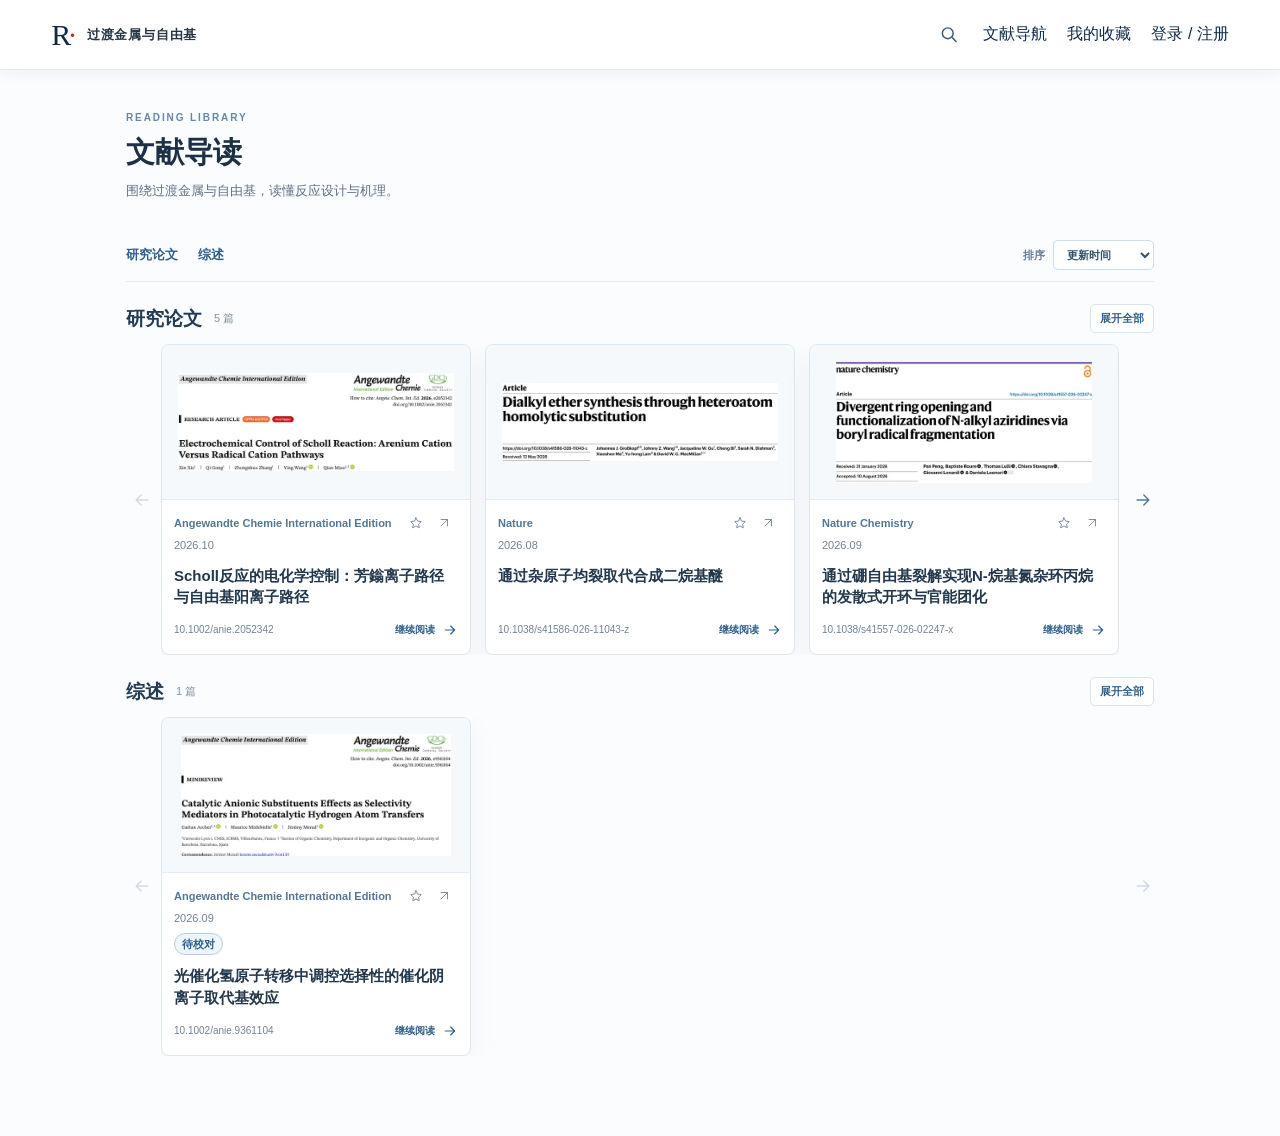
==== index.html @ f6690e28 "Update member script cache keys after deletion feedback fix" ====
<!doctype html>
<html lang="zh-CN">
<head><script defer src="./published-library.js?v=785fb6aa10ec3ac0"></script>
  <link rel="stylesheet" href="./toast.css?v=ce4e7e8c54ad187a">
  <script src="./toast.js?v=99a5aed5aa4c9bca" defer></script><link rel="stylesheet" href="./card-actions.css?v=137f1cb9d3953ab0"><script src="./card-actions.js?v=ee07fb193d3584e1" defer></script>
  <meta charset="utf-8">
  <meta name="viewport" content="width=device-width, initial-scale=1">
  <meta name="color-scheme" content="light">
  <link rel="stylesheet" href="./progressive-media.css?v=1fde6f9e0d1d5035">
  <script src="./progressive-media.js?v=988b44b0b2a3720d" defer></script>
  
  <title>过渡金属与自由基 · 文献导读</title>
  <link rel="stylesheet" href="./catalog.css?v=b6c51777706ff10e">
  <script src="./catalog.js?v=cc514d0e1866e1df" defer></script>
  <link rel="stylesheet" href="./literature-lookup.css?v=bb92c21dfa9e3234">
  <script src="./literature-lookup.js?v=046f50b800edc2ae" defer></script>
  <link rel="stylesheet" href="./member-system/members.css?v=529fc9c5c195b421">
  <script src="./member-loader.js?v=cae78d732aa7d3e1" defer></script>
<script src="./member-system/members.js?v=a1461f9bc55e79ba" defer></script>
</head>
<body>
  <header class="catalog-topbar"><a class="catalog-brand" href="./index.html"><span class="catalog-mark">R<span>·</span></span><span>过渡金属与自由基</span></a><div data-member-nav></div></header>
  <main class="catalog-main" aria-busy="true">
    <div class="catalog-intro"><div class="catalog-kicker">READING LIBRARY</div><h1>文献导读</h1><p>围绕过渡金属与自由基，读懂反应设计与机理。</p></div>
    <div class="catalog-controls"><nav class="catalog-tabs" aria-label="文章分类"><a href="#research">研究论文</a><a href="#review">综述</a></nav><label class="catalog-sort">排序 <select id="catalog-sort" aria-label="文章排序"><option value="updated">更新时间</option><option value="published">发表时间</option></select></label></div>
    <section id="research" class="catalog-section" aria-labelledby="research-title"><div class="catalog-section-head"><h2 id="research-title">研究论文</h2><span id="research-count"></span><button class="catalog-expand" type="button" data-category="research" aria-expanded="false" aria-controls="research-list">展开全部</button></div><div class="catalog-track-shell"><button class="catalog-arrow catalog-arrow-prev" type="button" data-category="research" aria-label="研究论文上一张" disabled><span class="ui-arrow-left" aria-hidden="true"></span></button><div id="research-list" class="catalog-track" tabindex="0" aria-label="研究论文，横向滑动查看"><div class="catalog-card loading-skeleton" aria-hidden="true"><div class="catalog-cover"></div><div class="catalog-card-body"><span class="skeleton-line short"></span><span class="skeleton-line"></span><span class="skeleton-line medium"></span><span class="skeleton-line short"></span></div></div><div class="catalog-card loading-skeleton" aria-hidden="true"><div class="catalog-cover"></div><div class="catalog-card-body"><span class="skeleton-line short"></span><span class="skeleton-line"></span><span class="skeleton-line medium"></span><span class="skeleton-line short"></span></div></div><div class="catalog-card loading-skeleton" aria-hidden="true"><div class="catalog-cover"></div><div class="catalog-card-body"><span class="skeleton-line short"></span><span class="skeleton-line"></span><span class="skeleton-line medium"></span><span class="skeleton-line short"></span></div></div></div><button class="catalog-arrow catalog-arrow-next" type="button" data-category="research" aria-label="研究论文下一张"><span class="ui-arrow-right" aria-hidden="true"></span></button></div></section>
    <section id="review" class="catalog-section" aria-labelledby="review-title"><div class="catalog-section-head"><h2 id="review-title">综述</h2><span id="review-count"></span><button class="catalog-expand" type="button" data-category="review" aria-expanded="false" aria-controls="review-list">展开全部</button></div><p id="review-empty" class="catalog-empty" hidden>暂无已完成的综述导读。</p><div class="catalog-track-shell"><button class="catalog-arrow catalog-arrow-prev" type="button" data-category="review" aria-label="综述上一张" disabled><span class="ui-arrow-left" aria-hidden="true"></span></button><div id="review-list" class="catalog-track" tabindex="0" aria-label="综述，横向滑动查看"><div class="catalog-card loading-skeleton" aria-hidden="true"><div class="catalog-cover"></div><div class="catalog-card-body"><span class="skeleton-line short"></span><span class="skeleton-line"></span><span class="skeleton-line medium"></span><span class="skeleton-line short"></span></div></div><div class="catalog-card loading-skeleton" aria-hidden="true"><div class="catalog-cover"></div><div class="catalog-card-body"><span class="skeleton-line short"></span><span class="skeleton-line"></span><span class="skeleton-line medium"></span><span class="skeleton-line short"></span></div></div><div class="catalog-card loading-skeleton" aria-hidden="true"><div class="catalog-cover"></div><div class="catalog-card-body"><span class="skeleton-line short"></span><span class="skeleton-line"></span><span class="skeleton-line medium"></span><span class="skeleton-line short"></span></div></div></div><button class="catalog-arrow catalog-arrow-next" type="button" data-category="review" aria-label="综述下一张"><span class="ui-arrow-right" aria-hidden="true"></span></button></div></section>
  </main>
</body>
</html>
---- toast.css ----
/* Fixed, accessible status card; no layout shift and no focus movement. */
.read-toast{position:fixed;z-index:75;right:max(18px,env(safe-area-inset-right));bottom:max(var(--read-toast-obstacle,16px),calc(env(safe-area-inset-bottom) + 16px));box-sizing:border-box;display:flex;align-items:flex-start;gap:4px;width:min(360px,calc(100vw - 32px));padding:13px 10px 13px 17px;border:1px solid #dbe4ec;border-radius:13px;background:#fbfdff;color:#304b64;box-shadow:0 8px 30px #20394f16;font:14px/1.65 "Microsoft YaHei","PingFang SC",Arial,sans-serif;text-align:left;overflow-wrap:anywhere}
.read-toast[hidden]{display:none!important}.read-toast-content{min-width:0;flex:1}.read-toast-message{margin:0!important;color:inherit!important;font:inherit!important;text-align:left!important}.read-toast button{font:inherit;cursor:pointer}.read-toast-close{display:flex;align-items:center;justify-content:center;width:44px;height:44px;flex:none;margin:-9px -5px -9px 0;padding:0;border:0;border-radius:9px;background:transparent;color:#7c8f9f;font-size:25px!important;line-height:1}.read-toast-close:hover{color:#304b64;background:#edf3f8}.read-toast-action{min-height:44px;display:inline-flex;align-items:center;margin:5px 0 -6px;padding:5px 0;border:0;border-radius:5px;background:transparent;color:#28618f;font-weight:600!important;text-align:left}.read-toast-action:hover{text-decoration:underline}.read-toast button:focus-visible{outline:2px solid #759aba;outline-offset:1px}.read-toast-action[hidden]{display:none}.read-toast[data-kind=error]{border-color:#e4cfcf;background:#fffafa;color:#854c4c}.read-toast[data-kind=pending]{border-color:#e4dccb;background:#fffdf8;color:#766546}.read-toast[data-kind=success]{border-color:#d0e1d9;background:#fbfefc;color:#3d6755}
@media(max-width:600px){.read-toast{right:max(12px,env(safe-area-inset-right));width:calc(100vw - 24px);padding-left:15px;bottom:max(var(--read-toast-obstacle,12px),calc(env(safe-area-inset-bottom) + 12px));font-size:13px}}

@media(prefers-reduced-motion:no-preference){.read-toast{opacity:1;transform:translateY(0);transition:opacity .16s ease,transform .16s ease,display .16s allow-discrete}.read-toast[hidden]{opacity:0;transform:translateY(4px)}@starting-style{.read-toast:not([hidden]){opacity:0;transform:translateY(4px)}}}
---- card-actions.css ----
.catalog-card,.member-card{position:relative;container-type:inline-size}
.catalog-main-link{display:flex;flex:1;flex-direction:column;min-width:0;color:inherit;text-decoration:none}
.catalog-cover-link{display:block;color:inherit;text-decoration:none}
.catalog-main-link:focus-visible{outline:2px solid #638bb5;outline-offset:3px;border-radius:4px}
.card-meta-row{display:flex;flex-wrap:nowrap;align-items:flex-start;gap:4px;min-width:0}
.card-meta-row .catalog-meta,.card-meta-text{display:flex;flex:1;min-width:0;flex-direction:column;gap:5px;overflow-wrap:normal;word-break:normal}
.card-meta-row .catalog-meta{padding-top:1px;letter-spacing:0;line-height:1.5}
.card-meta-row .catalog-meta>span:nth-child(2){font-weight:400;letter-spacing:0;color:#738294}
.card-meta-row .catalog-review-pending{align-self:flex-start}
.card-actions{display:flex;flex:none;gap:0;margin-top:-13px;margin-right:0;background:transparent}
.card-actions button,.card-actions a{display:grid;place-items:center;box-sizing:border-box;flex:none;width:28px!important;height:44px!important;min-height:44px!important;min-width:28px!important;margin:0!important;padding:15px 7px!important;border:0!important;border-radius:8px;background:transparent!important;color:#6c8194;cursor:pointer;touch-action:manipulation;text-decoration:none}
.card-actions svg{width:14px;height:14px;fill:none;stroke:currentColor;stroke-width:1.5;stroke-linecap:round;stroke-linejoin:round;transition:color .15s,fill .15s,transform .15s}
.card-actions button[aria-pressed="true"]{color:#bc8b24}.card-actions button[aria-pressed="true"] svg{fill:#edbf43;stroke:#b28118}
@media(hover:hover){.card-actions button:hover,.card-actions a:hover{background:#eef3f880!important;color:#537695}.card-actions button:hover svg{transform:scale(1.06)}}
.card-actions button:active svg,.card-actions a:active svg{transform:scale(.92)}
.card-actions button:focus-visible,.card-actions a:focus-visible{outline:2px solid #638bb5;outline-offset:-4px}.card-actions button:disabled{opacity:.55;cursor:wait}
.card-date{display:flex;align-items:center;gap:7px;min-height:18px;font-weight:400;letter-spacing:0;color:#738294}.card-new{display:inline-flex;align-items:center;padding:0 5px;border-radius:4px;background:#a33c4410;color:#94454c;font:500 10px/16px system-ui,sans-serif;letter-spacing:.01em;white-space:nowrap;pointer-events:none}
.card-action-error{position:absolute;z-index:4;right:8px;left:8px;bottom:8px;padding:7px 10px;border:1px solid #ebd8d5;border-radius:8px;background:#fff9f6;color:#934c45;font-size:12px;line-height:1.5}
.member-card .card-meta-row{margin:0 12px 9px}.member-card .card-meta-text{font:700 11px/1.5 Arial,sans-serif;color:#617286;padding-top:1px}
.member-card .card-meta-text small{margin:0;overflow-wrap:normal;font:inherit}.member-card .card-meta-text small+small{font-weight:400;color:#738294}
.member-card .card-actions{margin-top:-13px;margin-right:0}.member-card .card-actions a{display:grid}
.member-card .member-cover-link{display:block;flex:none;gap:0}.member-card .member-main-link{min-width:0}
/* Reserve space for complete journal names; actions stay beside the first line. */
.catalog-main .catalog-card-body{padding-left:12px;padding-right:12px}
@media(max-width:1100px){.catalog-main .catalog-track{grid-auto-columns:calc((100% - 14px)/2)}.catalog-main .catalog-section.is-expanded .catalog-track{grid-template-columns:repeat(2,minmax(0,1fr))}.member-main .member-track{grid-auto-columns:calc((100% - 16px)/2)}.member-main .member-section.is-expanded .member-track{grid-template-columns:repeat(2,minmax(0,1fr))}}
@media(max-width:780px){.catalog-main .catalog-track{grid-auto-columns:100%}.catalog-main .catalog-section.is-expanded .catalog-track{grid-template-columns:1fr}.member-main .member-track{grid-auto-columns:100%}.member-main .member-section.is-expanded .member-track{grid-template-columns:1fr}}
@media(max-width:700px){body .catalog-main,body .member-main{padding-left:12px;padding-right:12px}.catalog-main .catalog-track-shell{display:block;position:relative}.catalog-main .catalog-section:not(.is-expanded) .catalog-section-head{padding-right:64px}.catalog-main .catalog-arrow{display:grid;position:absolute;top:-41px;width:27px;height:30px}.catalog-main .catalog-arrow-prev{right:32px}.catalog-main .catalog-arrow-next{right:0}}
@media(max-width:360px){.catalog-main .catalog-card-body{padding-left:10px;padding-right:10px}.member-card .card-meta-row{margin-left:10px;margin-right:10px}}
@media(prefers-reduced-motion:reduce){.card-actions svg{transition:none}}
---- progressive-media.css ----
/* Warm paper and navy; opacity changes end as soon as an image is decoded. */
.progressive-media{position:relative;isolation:isolate;background:#f4f3ee;overflow:hidden}
.progressive-media::after,.loading-skeleton::after{content:"";position:absolute;inset:0;pointer-events:none;background:linear-gradient(105deg,transparent 30%,rgba(15,42,73,.035) 48%,transparent 68%);transform:translateX(-100%);animation:paper-sweep 1.8s ease-in-out infinite}
.progressive-media.media-ready::after,.progressive-media.media-failed::after{display:none}
.progressive-media .media-preview{position:absolute!important;inset:0;width:100%!important;height:100%!important;object-fit:contain;padding:inherit;opacity:.6;z-index:-1;pointer-events:none}
.progressive-media img[data-src]{opacity:0;transition:opacity .2s ease}
.progressive-media img.media-sharp{opacity:1}
.progressive-media.media-ready .media-preview{visibility:hidden}
.loading-skeleton{position:relative;pointer-events:none;overflow:hidden;background:#fff}
.skeleton-line{display:block;height:11px;margin:12px 0;border-radius:4px;background:#e9ecee}
.skeleton-line.short{width:45%}.skeleton-line.medium{width:76%}
.catalog-card.loading-skeleton{min-height:312px}.catalog-card.loading-skeleton .catalog-card-body{min-height:155px}
.reader-copy-skeleton{padding:10px 0}.reader-copy-skeleton .skeleton-line{height:13px;margin:17px 0}.reader-copy-skeleton .skeleton-heading{height:28px;width:80%;margin-bottom:30px}
.reader-copy-skeleton{animation:paper-breathe 1.8s ease-in-out infinite}
#figure-canvas .panel-media-preview{position:absolute;inset:0;margin:auto;max-width:100%;max-height:100%;object-fit:contain;opacity:.65;pointer-events:none}
#figure-canvas{position:relative}
.figure-stage[data-image-state="loading"] #panel-figure-image,.figure-stage[data-image-state="failed"] #panel-figure-image{visibility:hidden}
.figure-stage[data-image-state="loading"]::after{content:"";position:absolute;inset:0;pointer-events:none;background:linear-gradient(105deg,transparent 30%,rgba(15,42,73,.03) 48%,transparent 68%);animation:paper-sweep 1.8s ease-in-out infinite}
.figure-stage[data-image-state="ready"]::after{display:none}
.reader-tools-pending{font-size:12px;color:#718093;min-height:24px}
.media-error{position:absolute;inset:auto 10px 10px;padding:8px 12px;border-radius:7px;background:#faf9f5f2;color:#627183;font-size:12px;display:flex;align-items:center;justify-content:center;gap:10px}.media-error button{border:1px solid #d4dfe8;border-radius:5px;background:white;padding:5px 8px;color:#315f8b;cursor:pointer}
@keyframes paper-sweep{to{transform:translateX(100%)}}
@keyframes paper-breathe{50%{opacity:.65}}
@keyframes figure-reveal{from{opacity:.3}to{opacity:1}}
@media(prefers-reduced-motion:reduce){.progressive-media::after,.loading-skeleton::after,.figure-stage::after,.reader-copy-skeleton,.figure-stage[data-image-state="ready"] #panel-figure-image{animation:none!important}.progressive-media img[data-src]{transition:none!important}}

/* Reading originals appear fully opaque after the readiness gate; covers stay progressive. */
.source-figure .inline-figure-stage img[data-src]{transition:none}
---- catalog.css ----
:root{color-scheme:light;--ink:#1e242b;--muted:#627183;--blue:#315f8b;--line:#e3eaf1}
*{box-sizing:border-box}html{scroll-behavior:smooth}body{margin:0;background:#fbfcfe;color:var(--ink);font-family:"Microsoft YaHei","PingFang SC",Arial,sans-serif;-webkit-font-smoothing:antialiased}a{color:inherit;text-decoration:none}
.catalog-topbar{height:70px;padding:0 clamp(20px,4vw,56px);display:flex;align-items:center;justify-content:space-between;background:#fff;border-bottom:1px solid var(--line);box-shadow:0 3px 16px rgba(15,42,73,.055)}
.catalog-brand{display:flex;align-items:center;gap:13px;font-size:13px;font-weight:700;letter-spacing:.06em;color:#263443}.catalog-mark{font:30px/1 Georgia,serif;letter-spacing:-.08em;color:#0f2a49}.catalog-mark span{color:#c02c31}.catalog-private{font-size:11px;color:#738294}
.catalog-main{max-width:1120px;margin:auto;padding:42px clamp(20px,4vw,46px) 80px}.catalog-intro{margin-bottom:27px}.catalog-kicker{font:700 10px Arial,sans-serif;letter-spacing:.19em;color:#6789a7}.catalog-intro h1{margin:10px 0 8px;font-size:29px;color:#1d3044;line-height:1.35}.catalog-intro p{margin:0;color:var(--muted);font-size:13px;line-height:1.7}
.catalog-tabs{display:flex;gap:26px;padding:0 0 14px;border-bottom:1px solid var(--line)}.catalog-tabs a{font-size:13px;font-weight:700;color:#315f8b}.catalog-tabs a:hover{text-decoration:underline}.catalog-tabs a:focus-visible,.catalog-card:focus-visible,.catalog-brand:focus-visible{outline:2px solid #638bb5;outline-offset:3px}
.catalog-section{scroll-margin-top:30px;margin-top:32px}.catalog-section-head{display:flex;align-items:baseline;gap:12px;margin:0 0 15px}.catalog-section h2{margin:0;font-size:19px;color:#243b53}.catalog-section-head span{font-size:11px;color:#8190a0}.catalog-grid{display:grid;grid-template-columns:repeat(2,minmax(0,1fr));gap:20px}.catalog-card{display:flex;flex-direction:column;overflow:hidden;border:1px solid #dce7f0;border-radius:8px;background:#fff;box-shadow:0 8px 30px rgba(15,42,73,.045);transition:border-color .15s,box-shadow .15s,transform .15s}.catalog-card:hover{border-color:#9ebbd6;box-shadow:0 12px 32px rgba(15,42,73,.1);transform:translateY(-2px)}.catalog-cover{height:235px;display:flex;align-items:center;justify-content:center;padding:16px;background:#f6f9fc;border-bottom:1px solid #e3ebf3}.catalog-cover img{display:block;width:100%;height:100%;object-fit:contain}.catalog-card-body{padding:18px 20px 20px}.catalog-meta{display:flex;flex-wrap:wrap;gap:8px 14px;color:#537695;font:700 11px/1.4 Arial,sans-serif;letter-spacing:.035em}.catalog-card h3{margin:13px 0 13px;color:#24384c;font-size:17px;line-height:1.55}.catalog-card-foot{display:flex;justify-content:space-between;gap:12px;color:#738294;font-size:11px}.catalog-read{color:#315f8b;font-weight:700}.catalog-empty{margin:0;color:#77889a;font-size:13px;line-height:1.7}
@media(max-width:700px){.catalog-main{padding-top:32px}.catalog-grid{grid-template-columns:1fr}.catalog-cover{height:210px}.catalog-intro h1{font-size:25px}.catalog-private{display:none}}
.catalog-card-body{display:flex;flex:1;flex-direction:column}
.catalog-card-foot{align-items:baseline;margin-top:auto}
.catalog-review-pending{padding:2px 7px;border:1px solid #b9cee1;border-radius:999px;background:#eef5fb;color:#315f8b;letter-spacing:0}
.catalog-read{white-space:nowrap}

/* Shared navigation icons: rounded, consistent line geometry. */
[class^="ui-arrow-"]{display:inline-block;width:16px;height:16px;vertical-align:-3px;flex:none;background:currentColor;mask:var(--arrow-icon) center/contain no-repeat;-webkit-mask:var(--arrow-icon) center/contain no-repeat}
.ui-arrow-left{--arrow-icon:url("data:image/svg+xml,%3Csvg%20xmlns%3D%22http%3A//www.w3.org/2000/svg%22%20viewBox%3D%220%200%2024%2024%22%20fill%3D%22none%22%20stroke%3D%22black%22%20stroke-width%3D%221.7%22%20stroke-linecap%3D%22round%22%20stroke-linejoin%3D%22round%22%3E%3Cpath%20d%3D%22M19%2012H5m6-6-6%206%206%206%22/%3E%3C/svg%3E")}
.ui-arrow-right{--arrow-icon:url("data:image/svg+xml,%3Csvg%20xmlns%3D%22http%3A//www.w3.org/2000/svg%22%20viewBox%3D%220%200%2024%2024%22%20fill%3D%22none%22%20stroke%3D%22black%22%20stroke-width%3D%221.7%22%20stroke-linecap%3D%22round%22%20stroke-linejoin%3D%22round%22%3E%3Cpath%20d%3D%22M5%2012h14m-6-6%206%206-6%206%22/%3E%3C/svg%3E")}
.ui-arrow-up{--arrow-icon:url("data:image/svg+xml,%3Csvg%20xmlns%3D%22http%3A//www.w3.org/2000/svg%22%20viewBox%3D%220%200%2024%2024%22%20fill%3D%22none%22%20stroke%3D%22black%22%20stroke-width%3D%221.7%22%20stroke-linecap%3D%22round%22%20stroke-linejoin%3D%22round%22%3E%3Cpath%20d%3D%22M12%2019V5m-6%206%206-6%206%206%22/%3E%3C/svg%3E")}
.ui-arrow-down{--arrow-icon:url("data:image/svg+xml,%3Csvg%20xmlns%3D%22http%3A//www.w3.org/2000/svg%22%20viewBox%3D%220%200%2024%2024%22%20fill%3D%22none%22%20stroke%3D%22black%22%20stroke-width%3D%221.7%22%20stroke-linecap%3D%22round%22%20stroke-linejoin%3D%22round%22%3E%3Cpath%20d%3D%22M12%205v14m-6-6%206%206%206-6%22/%3E%3C/svg%3E")}
.ui-arrow-external{--arrow-icon:url("data:image/svg+xml,%3Csvg%20xmlns%3D%22http%3A//www.w3.org/2000/svg%22%20viewBox%3D%220%200%2024%2024%22%20fill%3D%22none%22%20stroke%3D%22black%22%20stroke-width%3D%221.7%22%20stroke-linecap%3D%22round%22%20stroke-linejoin%3D%22round%22%3E%3Cpath%20d%3D%22M6%2018%2018%206M7%206h11v11%22/%3E%3C/svg%3E")}
.figure-edge-nav [class^="ui-arrow-"]{width:26px;height:26px}.figure-controls button [class^="ui-arrow-"]{width:20px;height:20px}.article-footer button,.article-footer a,.catalog-read{display:inline-flex;align-items:center;justify-content:center;gap:7px}.top-link [class^="ui-arrow-"]{width:14px;height:14px;vertical-align:-2px}

/* Keep both categories near the top; each closed category is one swipeable row. */
.catalog-controls{position:sticky;top:0;z-index:10;display:flex;align-items:center;justify-content:space-between;gap:16px;padding:10px 0;background:rgba(251,252,254,.97);border-bottom:1px solid var(--line)}
.catalog-tabs{gap:20px;padding:0;border:0}.catalog-tabs a{display:inline-flex;padding:7px 0}
.catalog-sort{display:inline-flex;align-items:center;gap:8px;white-space:nowrap;color:#647990;font:700 11px Arial,sans-serif}
.catalog-sort select{padding:7px 26px 7px 9px;border:1px solid #cfdeeb;border-radius:5px;background:#fff;color:#31516f;font:700 11px Arial,sans-serif;cursor:pointer}
.catalog-sort select:focus-visible,.catalog-expand:focus-visible,.catalog-arrow:focus-visible,.catalog-track:focus-visible{outline:2px solid #638bb5;outline-offset:2px}
.catalog-section{margin-top:22px;scroll-margin-top:56px}.catalog-section-head{align-items:center;margin-bottom:11px}
.catalog-section-head span{margin-right:auto}.catalog-expand{padding:6px 9px;border:1px solid #d7e5f0;border-radius:5px;background:#fff;color:#315f8b;font:700 11px Arial,sans-serif;cursor:pointer}
.catalog-expand:hover{background:#edf5fc;border-color:#a9c7df}
.catalog-track-shell{display:grid;grid-template-columns:27px minmax(0,1fr) 27px;align-items:stretch;gap:8px}
.catalog-track{display:grid;grid-auto-flow:column;grid-auto-columns:calc((100% - 28px)/3);gap:14px;min-width:0;overflow-x:auto;overflow-y:hidden;scroll-snap-type:x mandatory;scrollbar-width:none;touch-action:auto;overscroll-behavior-x:contain}
.catalog-track::-webkit-scrollbar{display:none}.catalog-track .catalog-card{min-width:0;scroll-snap-align:start}
.catalog-arrow{display:grid;place-items:center;width:27px;border:0;border-radius:5px;background:transparent;color:#50789d;cursor:pointer}
.catalog-arrow:hover:not(:disabled){background:#eaf3fc;color:#174c79}.catalog-arrow:disabled{opacity:.25;cursor:default}
.catalog-arrow .ui-arrow-left,.catalog-arrow .ui-arrow-right{width:20px;height:20px}
.catalog-cover{height:155px}.catalog-card-body{padding:14px 17px 16px}.catalog-card h3{font-size:15px;line-height:1.45;margin:10px 0 14px}.catalog-card-foot{gap:9px;font-size:10px}.catalog-card-foot>span:first-child{overflow-wrap:anywhere}
.catalog-section.is-expanded .catalog-track-shell{display:block}.catalog-section.is-expanded .catalog-arrow{display:none}
.catalog-section.is-expanded .catalog-track{grid-auto-flow:row;grid-auto-columns:auto;grid-template-columns:repeat(3,minmax(0,1fr));gap:20px;overflow:visible;scroll-snap-type:none;touch-action:auto}
.catalog-section.is-expanded .catalog-card{scroll-snap-align:none}.catalog-empty[hidden],.catalog-track-shell[hidden]{display:none}
@media(max-width:950px){.catalog-track{grid-auto-columns:calc((100% - 14px)/2)}.catalog-section.is-expanded .catalog-track{grid-template-columns:repeat(2,minmax(0,1fr))}}
@media(max-width:700px){.catalog-controls{gap:8px}.catalog-tabs{gap:13px}.catalog-tabs a{font-size:12px}.catalog-sort{gap:4px}.catalog-sort select{max-width:91px;padding-left:5px;font-size:10px}.catalog-track-shell{grid-template-columns:22px minmax(0,1fr) 22px;gap:5px}.catalog-arrow{width:22px}.catalog-track{grid-auto-columns:100%}.catalog-section.is-expanded .catalog-track{grid-template-columns:1fr}.catalog-cover{height:145px}}
---- literature-lookup.css ----
.literature-lookup{margin:22px 0 24px;max-width:100%;min-width:0}.literature-form{display:flex;gap:8px;align-items:center;max-width:860px}.literature-form label{font-weight:700;color:#183c60;white-space:nowrap}.literature-form input{min-width:0;flex:1;min-height:44px;padding:10px 13px;border:1px solid #c9d8e5;border-radius:7px;background:#fff;font:inherit;color:#172e44;box-sizing:border-box}.literature-form button,.literature-actions a,.literature-actions button,.literature-collapse{display:inline-flex;align-items:center;justify-content:center;min-height:44px;padding:8px 14px;border:1px solid #bfd0e0;border-radius:7px;background:#eef5fb;color:#214e78;font:inherit;text-decoration:none;cursor:pointer;box-sizing:border-box}.literature-form button:disabled{opacity:.65;cursor:wait}.literature-help,.literature-status{font-size:12px;line-height:1.65;color:#60758b;margin:7px 0;overflow-wrap:anywhere}.literature-status:empty{display:none}.literature-results{margin-top:12px}.literature-results[hidden]{display:none}.literature-result-head{display:flex;align-items:center;justify-content:space-between;gap:12px}.literature-result-head h2{font-size:17px}.literature-candidates{display:grid;grid-template-columns:repeat(2,minmax(0,1fr));gap:12px;margin-top:10px}.literature-card{min-width:0;border:1px solid #d5e2ed;border-radius:9px;padding:16px;background:#fff;overflow-wrap:anywhere}.literature-card h3{font-size:16px;line-height:1.55;margin:0 0 9px}.literature-card p{font-size:13px;line-height:1.6;margin:6px 0}.literature-authors{color:#627184}.literature-doi{font-family:monospace}.literature-match{color:#446988}.literature-actions{display:flex;flex-wrap:wrap;gap:8px;margin-top:14px}.literature-card textarea{width:100%;box-sizing:border-box;min-height:100px;margin-top:10px}.literature-lookup :focus-visible{outline:2px solid #467ead;outline-offset:3px}@media(max-width:620px){.literature-form{flex-wrap:wrap}.literature-form label{width:100%}.literature-form input{width:0;font-size:16px}.literature-candidates{grid-template-columns:minmax(0,1fr)}.literature-lookup{margin:18px 0}.literature-form button{flex:none}}

/* Shared topbar entry; the search card never changes the reading layout. */
[data-member-nav].has-literature-lookup{display:flex;align-items:center;gap:12px;min-width:0}
.literature-toggle,.literature-close{display:inline-flex;align-items:center;justify-content:center;flex:none;width:44px;height:44px;min-height:44px;padding:11px;border:1px solid transparent;border-radius:9px;background:transparent;color:#315574;cursor:pointer;touch-action:manipulation;font:inherit}
.literature-toggle:hover,.literature-close:hover,.literature-toggle[aria-expanded="true"]{background:#edf3f9;border-color:#d6e2ee}
.literature-toggle svg,.literature-close svg{width:21px;height:21px;fill:none;stroke:currentColor;stroke-width:1.7;stroke-linecap:round}
.literature-toggle:focus-visible{outline:2px solid #719ac3;outline-offset:3px}
.literature-lookup{position:fixed;z-index:1800;right:clamp(16px,4vw,56px);top:80px;width:760px;max-width:calc(100vw - 32px);max-height:calc(100dvh - 110px);overflow:auto;overscroll-behavior:contain;margin:0;padding:20px 22px 22px;border:1px solid #dce5ee;border-radius:14px;background:#fff;color:#233d58;box-shadow:0 14px 48px #18395324;font:14px/1.65 system-ui,-apple-system,"Segoe UI",sans-serif;box-sizing:border-box}
.literature-lookup[hidden]{display:none}
.literature-heading{display:flex;align-items:center;justify-content:space-between;gap:16px;margin:0 0 14px}
.literature-heading h2{margin:0;font-size:17px;font-weight:650;letter-spacing:0}
.literature-close{margin:-8px -10px -8px 0}
.literature-input-label{position:absolute!important;width:1px!important;height:1px!important;padding:0!important;overflow:hidden;clip-path:inset(50%);white-space:nowrap}
.literature-form{max-width:none;flex-wrap:nowrap}
.literature-form input{font-size:16px}
.literature-result-head h2{font-weight:600;margin:8px 0}
.literature-result-head .literature-collapse{background:transparent;border-color:transparent;font-size:12px;padding:6px 8px}
.literature-card{background:#fcfdff}
@media(max-width:620px){[data-member-nav].has-literature-lookup{gap:6px}.catalog-topbar [data-member-nav].has-literature-lookup{width:auto}.literature-lookup{right:12px;max-width:calc(100vw - 24px);padding:18px;max-height:calc(100dvh - 110px)}.literature-form{flex-wrap:nowrap}.literature-form input{width:0;padding:10px}.literature-form button{padding:8px 12px}.literature-candidates{grid-template-columns:minmax(0,1fr)}}
---- member-system/members.css ----
:root{--member-blue:#0f2a49;--member-line:#dce5ee}*{box-sizing:border-box}.member-page-body{margin:0;background:#fcfdff;color:#17212b;font:16px/1.7 system-ui,-apple-system,"Segoe UI",sans-serif}.member-header{padding:20px max(24px,calc((100vw - 1160px)/2));border-bottom:1px solid var(--member-line);display:flex;justify-content:space-between;align-items:center;gap:20px;flex-wrap:wrap}.member-brand{color:var(--member-blue);text-decoration:none;font-size:22px;font-weight:700}.member-brand b{font-size:32px}.member-brand em{color:#c02c31;font-style:normal}.member-navigation{display:flex;gap:20px;flex-wrap:wrap}.member-navigation a{color:var(--member-blue);text-decoration:none}.member-main{max-width:1160px;margin:48px auto;padding:0 24px}.member-main h1{font-size:34px;font-weight:650;letter-spacing:-.04em}.member-main button,.member-reader-actions button,.member-notes-panel button{border:1px solid #cfdae5;background:#f1f6fc;color:var(--member-blue);padding:9px 16px;border-radius:9px;font:inherit;cursor:pointer}.member-main button:hover{background:#e5effb}.member-main button:disabled{opacity:.45;cursor:default}.member-main input,.member-main textarea,.member-main select,.member-notes-panel textarea{font:inherit;padding:10px;border:1px solid #cdd8e4;border-radius:8px;background:white;color:#17212b}.member-main form{max-width:440px;display:grid;gap:18px;margin-top:24px}.member-main label{display:grid;gap:5px}.member-main .member-checkbox{display:flex;gap:8px;align-items:center}.member-tabs{display:flex;gap:8px;flex-wrap:wrap;margin:24px 0}.member-status{min-height:1.7em;color:#375777}.member-section{margin:36px 0}.member-section-head{display:flex;align-items:center;gap:16px}.member-section-head h2{margin-right:auto}.member-track-controls{display:flex;justify-content:flex-end;gap:8px;margin-bottom:12px}.member-track{display:grid;grid-auto-flow:column;grid-auto-columns:calc((100% - 32px)/3);gap:16px;overflow-x:auto;scroll-snap-type:x mandatory;padding-bottom:16px}.member-card{border:1px solid var(--member-line);border-radius:14px;overflow:hidden;background:white;scroll-snap-align:start;display:flex;flex-direction:column;padding-bottom:14px}.member-card a{display:flex;flex-direction:column;flex:1;gap:10px;color:inherit;text-decoration:none}.member-card img{width:100%;height:155px;object-fit:contain;background:#f4f7fa}.member-card h3,.member-card small{margin:0 18px}.member-card small{color:#617286;overflow-wrap:anywhere}.member-card h3{font-size:18px;line-height:1.6;flex:1}.member-card button{margin:18px 18px 0;align-self:start}.member-section.is-expanded .member-track{grid-auto-flow:row;grid-template-columns:repeat(3,minmax(0,1fr));overflow:visible}.member-section.is-expanded .member-track-controls{display:none}.member-privacy{margin-top:48px;border-top:1px solid var(--member-line);padding-top:20px;color:#607080;font-size:14px}.member-reader-actions{display:flex;gap:12px;align-items:center;flex-wrap:wrap}.member-notes-panel{padding:12px 0;font-size:14px}.member-notes-panel textarea{width:100%;margin:8px 0}.member-note{border-bottom:1px solid var(--member-line);padding:14px 0}.member-note blockquote,.member-selection{border-left:3px solid #abc6e4;margin:8px 0;padding:6px 12px;white-space:pre-wrap}.member-note p{white-space:pre-wrap}.member-review{padding:24px;border:1px solid var(--member-line);border-radius:14px;margin:24px 0;display:flex;gap:12px;flex-wrap:wrap}.member-review h2,.member-review p,.member-review textarea{flex-basis:100%}.member-review textarea{min-height:90px}::highlight(read-member-notes){background:#ffe6a3;color:inherit}@media(max-width:850px){.member-track{grid-auto-columns:calc((100% - 16px)/2)}.member-section.is-expanded .member-track{grid-template-columns:repeat(2,minmax(0,1fr))}}@media(max-width:550px){.member-main{margin-top:24px;padding:0 18px}.member-main h1{font-size:29px}.member-track{grid-auto-columns:100%}.member-section.is-expanded .member-track{grid-template-columns:1fr}.member-navigation{gap:14px;font-size:14px}.member-header{padding:14px 18px}.member-tabs button{padding:7px 10px}}

.topbar [data-member-nav]{flex:none}.topbar .member-navigation{font-size:12px;gap:12px;white-space:nowrap}.topbar .member-navigation a{font-weight:500}.topbar{flex-wrap:wrap}.topbar .top-actions{flex-wrap:wrap}#member-reader-tools{margin:12px 0 22px}

.topbar [data-member-nav]{margin-right:18px}@media(max-width:800px){.topbar [data-member-nav]{margin-right:8px}.topbar .member-navigation{font-size:11px;gap:9px}}

.member-draft-layout{display:grid;grid-template-columns:minmax(0,55fr) minmax(0,45fr);gap:24px;margin-top:24px}.member-draft-body{font-size:17px;line-height:1.9;text-align:justify;min-width:0}.member-draft-body h1{font-size:29px}.member-draft-body h2{font-size:24px;margin-top:34px}.member-draft-body h3{font-size:21px}.member-draft-figures{min-width:0}.member-draft-figure{margin:0 0 28px;padding:14px;border:1px solid #dce5ee;border-radius:12px;overflow:auto}.member-draft-figure img{display:block;max-width:100%;height:auto}.member-draft-figure figcaption{font-size:13px;color:#5d7187}.member-draft-feedback{padding:16px;background:#f0f6fc;border-radius:12px;display:flex;gap:10px;flex-wrap:wrap}.member-draft-feedback>p,.member-draft-feedback>textarea{width:100%;margin:0}.member-draft-feedback>textarea{min-height:88px}.member-draft-view>p{overflow-wrap:anywhere;font-size:12px;color:#66798d}@media(max-width:750px){.member-draft-layout{grid-template-columns:1fr}.member-draft-body{font-size:16px}}

.member-version-details{font-size:12px;color:#66798d;margin:10px 0}.member-version-details code{display:block;overflow-wrap:anywhere;padding:8px 0}.member-feedback-details>summary{padding:10px 0;cursor:pointer;color:#315777}.member-feedback-details[open]>summary{margin-bottom:8px}

.member-captcha{max-width:420px;width:calc(100% - 36px);border:1px solid #dce5ee;border-radius:16px;padding:24px;color:#17212b;font:16px/1.6 system-ui;background:#fff}.member-captcha::backdrop{background:#142b4566}.member-captcha img{display:block;max-width:100%;max-height:180px;margin:16px 0}.member-captcha input{font:inherit;padding:10px;width:100%;border:1px solid #cdd8e4;border-radius:8px}.member-captcha button{font:inherit;border:1px solid #cfdae5;border-radius:8px;padding:8px 14px;margin:8px 8px 0 0;background:#f1f6fc;color:#0f2a49}.member-captcha h2{font-size:21px;margin-top:0}

/* Account dialog is shared by navigation, reader and the direct account entry. */
.member-auth.member-main{position:fixed;inset:0;width:min(460px,calc(100% - 28px));max-height:calc(100dvh - 32px);margin:auto;padding:32px;border:1px solid #e1e8ef;border-radius:22px;background:#fff;color:#17212b;box-shadow:0 24px 90px #0f2a4933;overflow:auto;font:15px/1.6 system-ui,-apple-system,"Segoe UI",sans-serif}
.member-auth::backdrop{background:#0f203b70;backdrop-filter:blur(4px)}.member-auth .member-auth-close{position:absolute;right:15px;top:12px;width:34px;height:34px;padding:0;border:0;background:transparent;color:#718197;font-size:28px;line-height:1}.member-auth-brand{font-size:12px;color:#42607f;letter-spacing:.06em;margin-bottom:20px}.member-auth h1{font-size:28px;letter-spacing:-.02em;margin:0 0 7px}.member-auth-intro{font-size:14px;color:#66798b;margin:0 0 22px}.member-auth .member-tabs{display:grid;grid-template-columns:1fr 1fr;gap:4px;padding:4px;background:#f0f4f8;border-radius:11px;margin:0 0 22px}.member-auth .member-tabs button{border:0;background:transparent;border-radius:8px;padding:8px}.member-auth .member-tabs button[aria-selected=true]{background:white;color:#0f2a49;box-shadow:0 2px 6px #15345112;font-weight:650}.member-auth form{margin:0;max-width:none;gap:14px}.member-auth label{font-size:14px;color:#314458;gap:6px}.member-auth input{min-width:0;width:100%;padding:11px 12px;border-color:#d9e1ea;border-radius:9px;outline:none}.member-auth input:focus{border-color:#6d94bf;box-shadow:0 0 0 3px #4587d118}.member-auth .member-checkbox input{width:auto}.member-auth .member-checkbox{font-size:13px}.member-auth .member-auth-submit{width:100%;background:#153d69;color:white;border-color:#153d69;font-weight:650;padding:11px}.member-auth .member-auth-submit:hover{background:#214e7d}.member-auth-status{margin:0;font-size:13px;white-space:pre-wrap;overflow-wrap:anywhere;min-height:0;color:#315b83}.member-auth-status:empty{display:none}.member-auth-status[data-tone=error]{padding:10px 12px;border:1px solid #f2d2ce;border-radius:9px;color:#a2362c;background:#fff5f3}.member-password-hint{font-size:12px;color:#718197;margin-top:-7px}.member-password-hint[data-level="3"]{color:#28735c}.member-code-row{display:flex;justify-content:flex-end;margin-top:-5px}.member-auth .member-code-row button{font-size:13px;padding:6px 12px}.member-auth-links{display:flex;justify-content:space-between;gap:12px;margin-top:18px}.member-auth .member-auth-links button{padding:0;border:0;background:transparent;font-size:13px;color:#476c93}.member-auth button:focus-visible,.member-captcha button:focus-visible{outline:3px solid #91b5dd;outline-offset:3px}.member-captcha .member-captcha-image{display:block;width:100%;padding:0;margin:12px 0;border:1px solid #dce5ee;background:#f8fafc;cursor:pointer}.member-captcha .member-captcha-image img{margin:12px auto;max-width:100%}.member-auth button:disabled{opacity:.5;cursor:wait}@media(max-width:480px){.member-auth.member-main{padding:28px 22px}.member-auth h1{font-size:25px}}@media(prefers-reduced-motion:reduce){.member-auth::backdrop{backdrop-filter:none}}

.member-auth .member-tabs[hidden]{display:none}.member-account-email{overflow-wrap:anywhere;padding:12px 14px;border:1px solid #dce5ee;border-radius:10px;background:#f7f9fc}.member-auth input[readonly]{background:#f5f7fa;color:#536477}.member-auth button,.member-captcha button{min-height:44px;touch-action:manipulation}.member-auth .member-auth-close{min-height:40px;width:40px;height:40px}.member-auth .member-auth-links button{min-height:44px}.member-auth .member-password-hint{display:block}.member-auth input{font-size:16px}@media(pointer:coarse){.member-auth.member-main{overscroll-behavior:contain;-webkit-overflow-scrolling:touch}.member-auth .member-checkbox input{min-width:20px;min-height:20px}.member-captcha input{font-size:16px}}

/* Keep the mobile identity and account navigation on separate, comfortable rows. */
.member-auth .member-auth-close{width:44px;height:44px;min-height:44px}
@media(max-width:600px){
  .catalog-topbar{height:auto;min-height:70px;flex-direction:column;align-items:stretch;justify-content:flex-start;gap:0;padding:10px 18px 8px}
  .catalog-topbar .catalog-brand{align-self:flex-start;min-height:44px;white-space:nowrap;flex-shrink:0}
  .catalog-topbar [data-member-nav]{width:100%;min-width:0}
  .catalog-topbar .member-navigation{display:flex;align-items:center;justify-content:flex-start;gap:6px 16px;flex-wrap:wrap}
  .catalog-topbar .member-navigation a,.member-header .member-navigation a{display:inline-flex;align-items:center;min-height:44px;white-space:nowrap;touch-action:manipulation}
  .member-header{gap:4px;align-items:stretch}
  .member-header .member-brand{white-space:nowrap;min-height:44px;display:flex;align-items:center;gap:6px;font-size:18px}
  .member-header [data-member-nav]{flex-basis:100%;min-width:0}
}

.member-action-status{white-space:pre-wrap;overflow-wrap:anywhere;max-width:100%;font-size:14px}.member-action-status[role=alert]{padding:10px 12px;background:#fff5f3;color:#a2362c;border:1px solid #f2d2ce;border-radius:9px}.member-action-status:empty{display:none}

.member-captcha .member-captcha-image[hidden]{display:none}

.member-navigation-status{display:inline-flex;align-items:center;color:#64778b;font-size:12px;white-space:nowrap}.member-navigation button{font:inherit;color:#315f8b;background:#f1f6fc;border:1px solid #d8e3ef;border-radius:7px;padding:5px 10px;cursor:pointer}@media(max-width:600px){.member-navigation-status,.member-navigation button{min-height:44px}}

::highlight(read-review-notes){background:#ffe495;color:inherit}.member-review-tools{padding:14px 0;border-bottom:1px solid #d8e3ef;margin-bottom:20px}.member-review-tools button{min-height:44px;touch-action:manipulation}.member-review-tools blockquote{border-left:3px solid #dfba53;padding:8px 12px;margin:12px 0;white-space:pre-wrap}.member-review-decisions{margin-top:12px}.member-review-decisions button{margin:12px 12px 0 0}

.member-review-editor{position:fixed;z-index:70;right:20px;bottom:max(16px,env(safe-area-inset-bottom));width:min(420px,calc(100vw - 32px));max-height:48vh;overflow:auto;background:#fff;border:1px solid #d8e3ef;border-radius:14px;box-shadow:0 8px 32px #18395326;padding:16px;box-sizing:border-box}.member-review-editor[hidden]{display:none}.member-review-editor blockquote{max-height:6em;overflow:auto}.member-review-editor>button{margin:4px 8px 4px 0}

.member-review-editor textarea{width:100%;min-height:80px;box-sizing:border-box}.member-review-editor{overscroll-behavior:contain}

/* Annotation cards share the reader's blue, fine borders and touch targets. */
.member-review-editor{font:14px/1.6 system-ui,-apple-system,"Segoe UI",sans-serif;color:#233d58;padding:22px;border-radius:16px;box-shadow:0 12px 42px #18395324;max-height:min(60dvh,520px)}
.member-review-editor>strong{display:block;padding-right:38px;margin-bottom:14px;font-size:16px;font-weight:650}
.member-review-editor blockquote,.member-review-editor .member-selection{margin:0 0 14px;padding:10px 12px;border-left:3px solid #94b5d5;background:#f3f7fb;border-radius:0 7px 7px 0;white-space:pre-wrap;max-height:6em;overflow:auto}
.member-review-editor textarea{display:block;font:inherit;font-size:16px;line-height:1.6;padding:11px 12px;margin:0 0 14px;border:1px solid #cfdae5;border-radius:9px;background:#fcfdff;color:#233d58;resize:vertical;min-height:94px;outline:none}
.member-review-editor textarea:focus{border-color:#719ac3;box-shadow:0 0 0 3px #719ac31a}
.member-review-editor>button{min-height:44px;padding:9px 16px;border:1px solid #cfdae5;border-radius:9px;background:#f1f6fc;color:#0f2a49;font:inherit;font-weight:500;cursor:pointer;touch-action:manipulation;margin:0 8px 0 0;transition:background .15s,border-color .15s}
.member-review-editor>button:hover{background:#e5effb;border-color:#9eb8d2}
.member-review-editor>button:disabled{opacity:.5;cursor:wait}
.member-review-editor>button:focus-visible{outline:2px solid #719ac3;outline-offset:3px}
.member-review-editor>.member-annotation-close{position:absolute;right:8px;top:8px;width:44px;height:44px;padding:12px;margin:0;border:0;background:transparent;color:#627c94;display:grid;place-items:center}
.member-annotation-close svg{width:20px;height:20px;fill:none;stroke:currentColor;stroke-width:1.7;stroke-linecap:round}
.member-review-editor>.member-annotation-close:hover{background:#edf3f9}
@media(max-width:480px){.member-review-editor{right:12px;bottom:max(12px,env(safe-area-inset-bottom));width:calc(100vw - 24px);padding:20px}}
/* Editorial export controls remain confined to the administrator reader tools. */
.member-export-panel{margin:14px 0;padding:12px;border:1px solid #dbe4ee;border-radius:12px;background:#f7faff;max-width:100%;overflow-wrap:anywhere}.member-export-panel summary{cursor:pointer;font-weight:650}.member-export-panel button{margin:6px 8px 4px 0;white-space:normal}.member-export-panel label{padding:5px 0}.member-export-panel input:not([type=checkbox]){box-sizing:border-box;padding:10px;font:inherit}.member-export-panel p{line-height:1.7}
.member-export-panel button{border:1px solid #d7e3f1;border-radius:9px;background:#fff;color:#174d83;padding:9px 13px;font:inherit;cursor:pointer}.member-export-panel button:hover{background:#eaf3ff}.member-export-panel button:disabled{opacity:.55;cursor:wait}.member-export-panel details{padding:8px 0}

.member-reader-connection{display:inline-flex;align-items:center;gap:6px;font:12px/1.5 system-ui,sans-serif;color:#64778b}.member-reader-connection button{font:inherit;font-size:12px;border:1px solid #d8e3ef;border-radius:7px;padding:4px 8px;background:#f1f6fc;color:#315f8b;cursor:pointer}
.member-review-editor>.member-all-notes{padding:5px 8px;border-color:transparent;background:transparent;font-size:12px;font-weight:400;color:#647c94}

.member-cover{height:155px;padding:12px;display:flex;align-items:center;justify-content:center;border-bottom:1px solid #e4e9ee}.member-card .member-cover img{width:100%;height:100%;object-fit:contain}.member-card .member-cover{margin-bottom:12px}

/* Compact export settings; all copying lives in the downloaded package. */
.export-workspace{display:grid;gap:24px;font:14px/1.65 "Microsoft YaHei","PingFang SC",Arial,sans-serif;color:#274461}
.export-workspace .export-intro{padding:18px 20px;border:1px solid #dce6ef;border-radius:14px;background:#f7faff}
.export-workspace h3{font-size:22px;font-weight:600;line-height:1.4;font-family:inherit;margin:8px 0;color:#0f2a49}.export-workspace h4{font-size:14px;font-weight:650;margin:0 0 10px;color:#274461}
.export-workspace p{margin:6px 0 0;line-height:1.7;color:#607387}.export-version{font-size:12px;color:#6c8196}
.export-field{display:grid;gap:8px;font-weight:600}.export-field input{width:100%;min-height:44px;border:1px solid #cbd9e6;border-radius:9px;background:#fff;color:#24384b;padding:11px 13px!important;font-weight:400}
.export-scopes{display:grid;grid-template-columns:repeat(2,minmax(0,1fr));gap:10px}
.export-workspace button.export-scope{display:grid;gap:3px;min-height:72px;margin:0;padding:12px 15px;border:1px solid #d8e3ed;border-radius:11px;background:#fff;text-align:left;color:#274461;font:inherit;cursor:pointer}
.export-scope strong{font-size:14px;font-weight:600}.export-scope small{font-size:12px;color:#708396}.export-workspace button.export-scope[aria-pressed=true]{border-color:#7f9fbd;background:#eef4fa;box-shadow:inset 0 0 0 1px #a2bad0}
.export-copy-actions,.export-download-actions{display:flex;flex-wrap:wrap;gap:10px}.export-workspace button.export-button{display:inline-flex;align-items:center;justify-content:center;gap:8px;min-height:44px;margin:0;padding:11px 14px;border:1px solid #ccdbe8;border-radius:9px;background:#fff;color:#315776;font:500 14px/1.4 "Microsoft YaHei","PingFang SC",Arial,sans-serif;cursor:pointer}
.export-button svg{width:18px;height:18px;fill:none;stroke:currentColor;stroke-width:1.65;stroke-linecap:round;stroke-linejoin:round;flex:none}.export-workspace button.export-primary{flex-basis:100%;padding:14px;background:#0f2a49;border-color:#0f2a49;color:#fff;font-weight:600}.export-workspace button.export-primary:hover{background:#173b60}.export-workspace button.export-button:hover:not(.export-primary){background:#f0f5fa}
.export-workspace button:focus-visible,.export-field input:focus-visible,.export-split-choice input:focus-visible{outline:2px solid #6b96bf;outline-offset:2px}.export-workspace button:disabled{opacity:.5;cursor:wait}
.export-workspace .export-status{min-height:24px;margin-top:12px;font-size:13px;color:#607a92}.export-workspace .export-status[data-tone=error]{color:#a33c38}
.export-link-section{padding:16px 18px;border:1px solid #e0e7ee;border-radius:12px}.export-read-url{font-size:13px;overflow-wrap:anywhere;color:#315776!important}.export-workspace .export-link-hint{font-size:12px;margin-bottom:12px;color:#7c6a50}
.export-image-map summary,.export-adjust summary{min-height:44px;display:list-item;cursor:pointer;font-weight:600;color:#3a5671}.export-image-map-list{display:grid;gap:8px}.export-image-row{display:grid;grid-template-columns:70px minmax(0,1fr);gap:4px 10px;padding:10px 12px;background:#f7f9fc;border-radius:8px;font-size:13px}.export-image-row code{grid-column:2;font:12px/1.5 Consolas,monospace;color:#697d91;overflow-wrap:anywhere}.export-image-row strong{font-weight:600}
.export-adjust{border-top:1px solid #e2e9f0;padding-top:14px!important}.export-split-choices{max-height:260px;overflow:auto;margin:12px 0}.export-split-choice{display:flex;align-items:flex-start;gap:10px;min-height:44px;padding:10px 0!important;font-weight:400}.export-split-choice input{width:18px;height:18px;margin:2px 0;flex:none;accent-color:#244f76}.export-adjust>.export-button{margin:8px 8px 0 0!important}
@media(max-width:600px){.export-workspace{gap:20px}.export-workspace .export-intro{padding:15px}.export-scopes{grid-template-columns:1fr}.export-copy-actions>.export-button{flex:1}.export-copy-actions>.export-primary{flex-basis:100%}.export-download-actions>.export-button{width:100%}.export-link-section{padding:14px}.export-image-row{grid-template-columns:60px minmax(0,1fr)}}

.export-scopes>.export-scope:only-child{grid-column:1/-1}.export-workspace .export-intro{padding:14px 18px}.export-workspace .export-intro h3{font-size:20px;margin:5px 0}.export-workspace .export-intro p{margin-top:4px;font-size:13px}@media(max-width:600px){.export-field input{font-size:16px!important}.export-workspace .export-intro{padding:12px 14px}}

/* Unsaved selection is blue; saved notes retain their yellow highlight. */
::highlight(read-pending-annotation){background:#dcecff;color:inherit;text-decoration:underline;text-decoration-color:#7cadd5;text-decoration-thickness:1px}

/* The on-site export has one primary action; detailed splitting stays folded. */
.export-workspace{gap:20px}.export-download-section{padding:2px 0 0}.export-download-actions>.export-primary{width:100%;min-height:48px;letter-spacing:.01em}.export-download-section .export-status{margin-top:10px;min-height:0}.export-download-section .export-link-hint{font-size:12px;color:#7c6a50}.export-workspace .export-intro p{max-width:48ch}.export-workspace .export-adjust{padding-top:12px!important}.export-scopes{align-items:stretch}
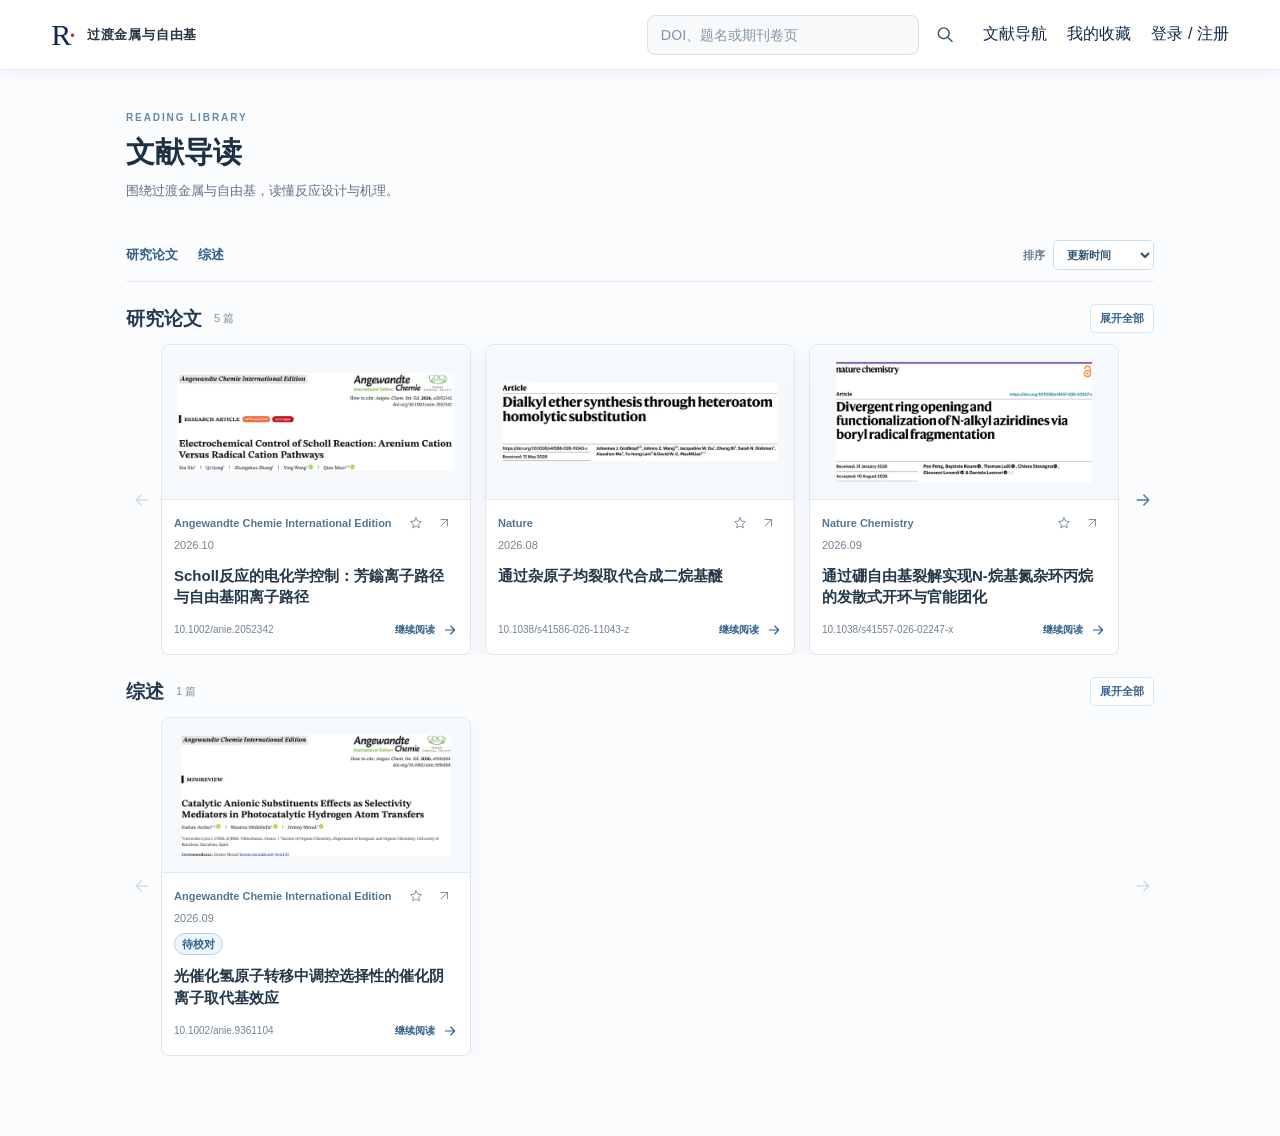
==== commit 659a9fa6: "Place literature search in topbar and open results in new tabs" ====
--- a/index.html
+++ b/index.html
@@ -7,16 +7,16 @@
   <meta name="viewport" content="width=device-width, initial-scale=1">
   <meta name="color-scheme" content="light">
   <link rel="stylesheet" href="./progressive-media.css?v=1fde6f9e0d1d5035">
-  <script src="./progressive-media.js?v=988b44b0b2a3720d" defer></script>
+  <script src="./progressive-media.js?v=40fd4c01d75ade4b" defer></script>
   
   <title>过渡金属与自由基 · 文献导读</title>
   <link rel="stylesheet" href="./catalog.css?v=b6c51777706ff10e">
-  <script src="./catalog.js?v=cc514d0e1866e1df" defer></script>
-  <link rel="stylesheet" href="./literature-lookup.css?v=bb92c21dfa9e3234">
-  <script src="./literature-lookup.js?v=046f50b800edc2ae" defer></script>
+  <script src="./catalog.js?v=6582f90ac4bcac17" defer></script>
+  <link rel="stylesheet" href="./literature-lookup.css?v=bc9b92117c114a7a">
+  <script src="./literature-lookup.js?v=55573d4b61a0545d" defer></script>
   <link rel="stylesheet" href="./member-system/members.css?v=529fc9c5c195b421">
   <script src="./member-loader.js?v=cae78d732aa7d3e1" defer></script>
-<script src="./member-system/members.js?v=a1461f9bc55e79ba" defer></script>
+<script src="./member-system/members.js?v=4a8861c722ba930e" defer></script>
 </head>
 <body>
   <header class="catalog-topbar"><a class="catalog-brand" href="./index.html"><span class="catalog-mark">R<span>·</span></span><span>过渡金属与自由基</span></a><div data-member-nav></div></header>
--- a/literature-lookup.css
+++ b/literature-lookup.css
@@ -1,20 +1,45 @@
-.literature-lookup{margin:22px 0 24px;max-width:100%;min-width:0}.literature-form{display:flex;gap:8px;align-items:center;max-width:860px}.literature-form label{font-weight:700;color:#183c60;white-space:nowrap}.literature-form input{min-width:0;flex:1;min-height:44px;padding:10px 13px;border:1px solid #c9d8e5;border-radius:7px;background:#fff;font:inherit;color:#172e44;box-sizing:border-box}.literature-form button,.literature-actions a,.literature-actions button,.literature-collapse{display:inline-flex;align-items:center;justify-content:center;min-height:44px;padding:8px 14px;border:1px solid #bfd0e0;border-radius:7px;background:#eef5fb;color:#214e78;font:inherit;text-decoration:none;cursor:pointer;box-sizing:border-box}.literature-form button:disabled{opacity:.65;cursor:wait}.literature-help,.literature-status{font-size:12px;line-height:1.65;color:#60758b;margin:7px 0;overflow-wrap:anywhere}.literature-status:empty{display:none}.literature-results{margin-top:12px}.literature-results[hidden]{display:none}.literature-result-head{display:flex;align-items:center;justify-content:space-between;gap:12px}.literature-result-head h2{font-size:17px}.literature-candidates{display:grid;grid-template-columns:repeat(2,minmax(0,1fr));gap:12px;margin-top:10px}.literature-card{min-width:0;border:1px solid #d5e2ed;border-radius:9px;padding:16px;background:#fff;overflow-wrap:anywhere}.literature-card h3{font-size:16px;line-height:1.55;margin:0 0 9px}.literature-card p{font-size:13px;line-height:1.6;margin:6px 0}.literature-authors{color:#627184}.literature-doi{font-family:monospace}.literature-match{color:#446988}.literature-actions{display:flex;flex-wrap:wrap;gap:8px;margin-top:14px}.literature-card textarea{width:100%;box-sizing:border-box;min-height:100px;margin-top:10px}.literature-lookup :focus-visible{outline:2px solid #467ead;outline-offset:3px}@media(max-width:620px){.literature-form{flex-wrap:wrap}.literature-form label{width:100%}.literature-form input{width:0;font-size:16px}.literature-candidates{grid-template-columns:minmax(0,1fr)}.literature-lookup{margin:18px 0}.literature-form button{flex:none}}
-
-/* Shared topbar entry; the search card never changes the reading layout. */
-[data-member-nav].has-literature-lookup{display:flex;align-items:center;gap:12px;min-width:0}
-.literature-toggle,.literature-close{display:inline-flex;align-items:center;justify-content:center;flex:none;width:44px;height:44px;min-height:44px;padding:11px;border:1px solid transparent;border-radius:9px;background:transparent;color:#315574;cursor:pointer;touch-action:manipulation;font:inherit}
-.literature-toggle:hover,.literature-close:hover,.literature-toggle[aria-expanded="true"]{background:#edf3f9;border-color:#d6e2ee}
+/* A persistent search field shared by catalog, reader and account pages. */
+[data-member-nav].has-literature-lookup{display:flex;align-items:center;gap:16px;min-width:0}
+.literature-form{display:flex;align-items:center;gap:4px;flex:none;width:clamp(240px,25vw,380px);margin:0;font:14px/1.5 "Microsoft YaHei","PingFang SC",system-ui,sans-serif}
+.literature-form input{display:block;flex:1;min-width:0;width:0;height:40px;padding:9px 12px;box-sizing:border-box;border:1px solid #d6e1eb;border-radius:8px;background:#f8fafc;color:#274461;font:inherit}
+.literature-form input::placeholder{color:#8595a5}
+.literature-form input:focus{background:#fff;border-color:#8caac7;outline:2px solid #dce9f6;outline-offset:1px}
+.literature-toggle,.literature-close{display:inline-flex;align-items:center;justify-content:center;flex:none;width:44px;height:44px;min-height:44px;padding:11px;border:1px solid transparent;border-radius:8px;background:transparent;color:#315574;cursor:pointer;touch-action:manipulation;font:inherit}
+.literature-toggle:hover,.literature-close:hover,.literature-toggle[aria-expanded=true]{background:#edf3f9;border-color:#d6e2ee}
+.literature-toggle:disabled{opacity:.55;cursor:wait}
 .literature-toggle svg,.literature-close svg{width:21px;height:21px;fill:none;stroke:currentColor;stroke-width:1.7;stroke-linecap:round}
-.literature-toggle:focus-visible{outline:2px solid #719ac3;outline-offset:3px}
-.literature-lookup{position:fixed;z-index:1800;right:clamp(16px,4vw,56px);top:80px;width:760px;max-width:calc(100vw - 32px);max-height:calc(100dvh - 110px);overflow:auto;overscroll-behavior:contain;margin:0;padding:20px 22px 22px;border:1px solid #dce5ee;border-radius:14px;background:#fff;color:#233d58;box-shadow:0 14px 48px #18395324;font:14px/1.65 system-ui,-apple-system,"Segoe UI",sans-serif;box-sizing:border-box}
-.literature-lookup[hidden]{display:none}
-.literature-heading{display:flex;align-items:center;justify-content:space-between;gap:16px;margin:0 0 14px}
-.literature-heading h2{margin:0;font-size:17px;font-weight:650;letter-spacing:0}
+.literature-input-label{position:absolute!important;width:1px!important;height:1px!important;padding:0!important;overflow:hidden;clip-path:inset(50%);white-space:nowrap}
+.literature-lookup{position:fixed;z-index:1800;right:clamp(16px,4vw,56px);top:80px;width:760px;max-width:calc(100vw - 32px);max-height:calc(100dvh - 110px);overflow:auto;overscroll-behavior:contain;margin:0;padding:20px 22px 22px;border:1px solid #dce5ee;border-radius:14px;background:#fff;color:#233d58;box-shadow:0 14px 48px #18395324;font:14px/1.65 "Microsoft YaHei","PingFang SC",system-ui,sans-serif;box-sizing:border-box}
+.literature-lookup[hidden],.literature-results[hidden]{display:none}
+.literature-heading,.literature-result-head{display:flex;align-items:center;justify-content:space-between;gap:16px;margin:0 0 14px}
+.literature-heading h2,.literature-result-head h2{margin:0;font-size:17px;font-weight:600}
 .literature-close{margin:-8px -10px -8px 0}
-.literature-input-label{position:absolute!important;width:1px!important;height:1px!important;padding:0!important;overflow:hidden;clip-path:inset(50%);white-space:nowrap}
-.literature-form{max-width:none;flex-wrap:nowrap}
-.literature-form input{font-size:16px}
-.literature-result-head h2{font-weight:600;margin:8px 0}
+.literature-status{font-size:13px;line-height:1.7;color:#60758b;margin:7px 0;overflow-wrap:anywhere}
+.literature-status:empty{display:none}.literature-status a{display:inline-flex;align-items:center;min-height:44px;color:#315f8b;text-decoration:underline;text-underline-offset:3px}
+.literature-results{margin-top:16px}
+.literature-candidates{display:grid;grid-template-columns:repeat(2,minmax(0,1fr));gap:12px;margin-top:10px}
+.literature-card{min-width:0;border:1px solid #d5e2ed;border-radius:9px;padding:16px;background:#fcfdff;overflow-wrap:anywhere}
+.literature-card h3{font-size:16px;line-height:1.55;margin:0 0 9px}.literature-card p{font-size:13px;line-height:1.6;margin:6px 0}.literature-authors{color:#627184}.literature-doi{font-family:monospace}.literature-match{color:#446988}
+.literature-actions{display:flex;flex-wrap:wrap;gap:8px;margin-top:14px}
+.literature-actions a,.literature-actions button,.literature-collapse{display:inline-flex;align-items:center;justify-content:center;min-height:44px;padding:8px 14px;border:1px solid #bfd0e0;border-radius:7px;background:#eef5fb;color:#214e78;font:inherit;text-decoration:none;cursor:pointer;box-sizing:border-box}
 .literature-result-head .literature-collapse{background:transparent;border-color:transparent;font-size:12px;padding:6px 8px}
-.literature-card{background:#fcfdff}
-@media(max-width:620px){[data-member-nav].has-literature-lookup{gap:6px}.catalog-topbar [data-member-nav].has-literature-lookup{width:auto}.literature-lookup{right:12px;max-width:calc(100vw - 24px);padding:18px;max-height:calc(100dvh - 110px)}.literature-form{flex-wrap:nowrap}.literature-form input{width:0;padding:10px}.literature-form button{padding:8px 12px}.literature-candidates{grid-template-columns:minmax(0,1fr)}}
+.literature-card textarea{width:100%;box-sizing:border-box;min-height:100px;margin-top:10px}
+.literature-lookup :focus-visible,.literature-toggle:focus-visible{outline:2px solid #467ead;outline-offset:3px}
+@media(min-width:701px) and (max-width:1000px){.literature-form{width:220px}[data-member-nav].has-literature-lookup{gap:10px}body.has-inline-literature .topbar{gap:12px}.member-header .member-brand{font-size:18px}}
+@media(max-width:700px){
+ .literature-form{width:100%;flex-basis:100%;order:4;gap:5px}.literature-form input{height:40px;font-size:16px}
+ [data-member-nav].has-literature-lookup{gap:6px}
+ body.has-inline-literature .catalog-topbar,body.has-inline-literature .member-header{display:flex;flex-wrap:wrap;gap:4px 10px;height:auto;min-height:112px;padding:8px 14px}
+ body.has-inline-literature :is(.catalog-topbar,.member-header,.topbar) [data-member-nav].has-literature-lookup{display:contents}
+ body.has-inline-literature :is(.catalog-topbar,.member-header,.topbar) .member-navigation{order:3;margin-left:auto;flex:none;width:auto;gap:10px;flex-wrap:nowrap}
+ body.has-inline-literature .member-brand{font-size:16px!important}
+ body.has-inline-literature .topbar{display:flex;flex-wrap:wrap;gap:4px 8px;height:112px;min-height:112px;padding:8px 14px;align-content:center}
+ body.has-inline-literature{--reader-header:164px}
+ body.has-inline-literature .reader-toolbar{top:112px}
+ body.has-inline-literature .topbar .brand{order:1}
+ body.has-inline-literature .reader-global-articles{order:2;margin-right:auto}
+ body.has-inline-literature .topbar [data-member-nav]{margin:0}
+ body.has-inline-literature #article :is(h2,h3,h4){scroll-margin-top:187px}
+ .literature-lookup{right:12px;max-width:calc(100vw - 24px);padding:18px}
+ .literature-candidates{grid-template-columns:minmax(0,1fr)}
+}
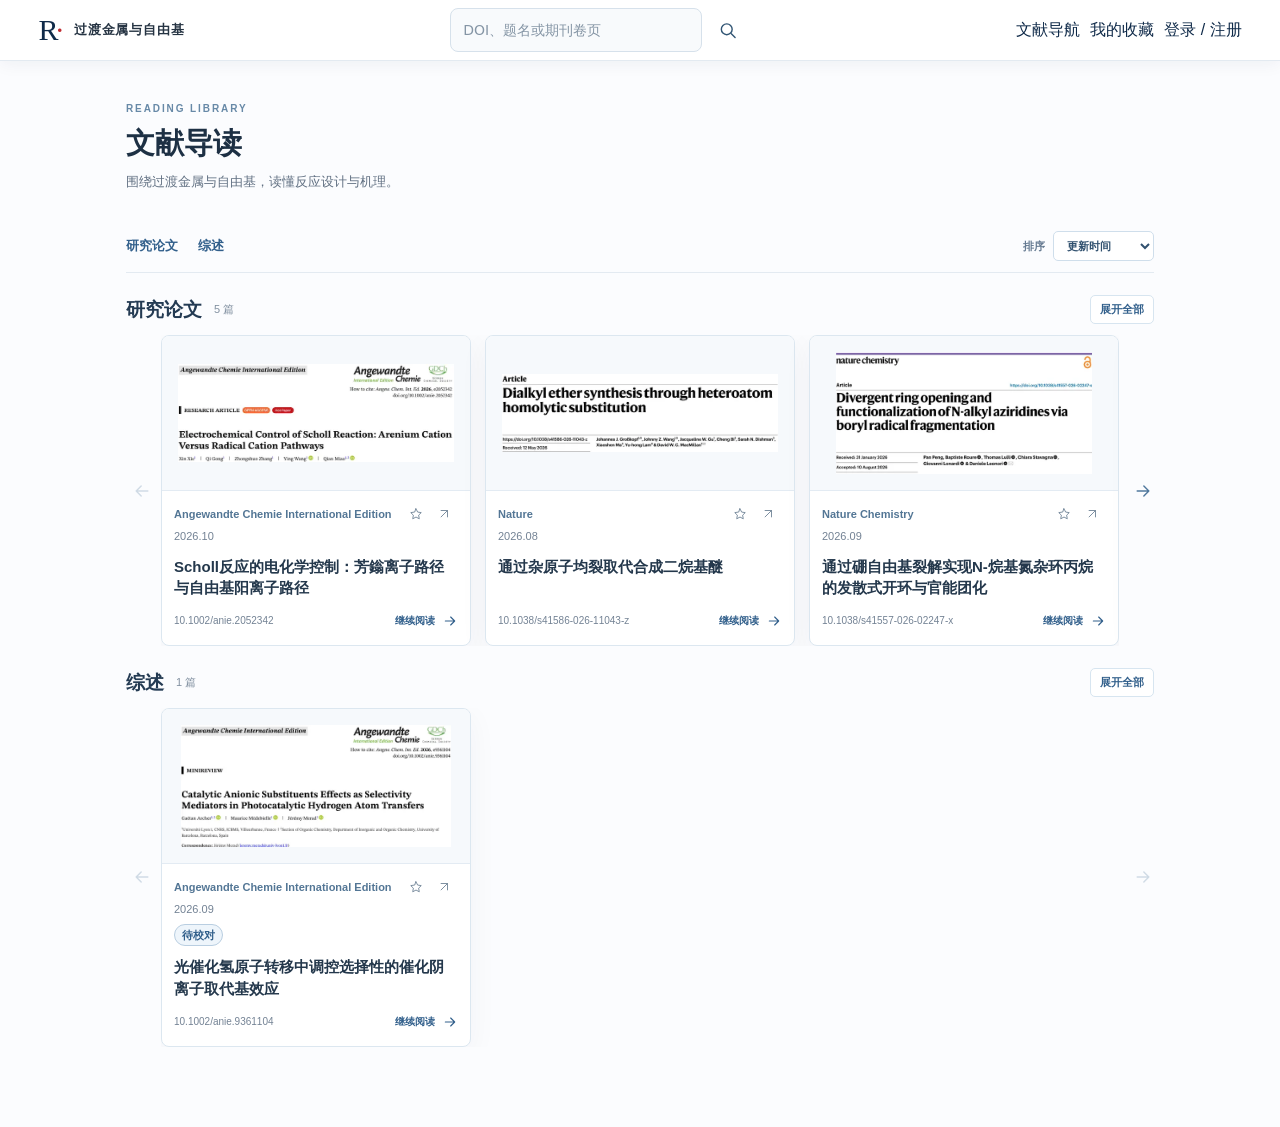
==== commit 91dad6d8: "Fit header search to available space and measure reader chrome" ====
--- a/index.html
+++ b/index.html
@@ -12,8 +12,8 @@
   <title>过渡金属与自由基 · 文献导读</title>
   <link rel="stylesheet" href="./catalog.css?v=b6c51777706ff10e">
   <script src="./catalog.js?v=6582f90ac4bcac17" defer></script>
-  <link rel="stylesheet" href="./literature-lookup.css?v=bc9b92117c114a7a">
-  <script src="./literature-lookup.js?v=55573d4b61a0545d" defer></script>
+  <link rel="stylesheet" href="./literature-lookup.css?v=c46ceeb6034eaaba">
+  <script src="./literature-lookup.js?v=00ce08fae8614184" defer></script>
   <link rel="stylesheet" href="./member-system/members.css?v=529fc9c5c195b421">
   <script src="./member-loader.js?v=cae78d732aa7d3e1" defer></script>
 <script src="./member-system/members.js?v=4a8861c722ba930e" defer></script>
--- a/literature-lookup.css
+++ b/literature-lookup.css
@@ -1,7 +1,7 @@
 /* A persistent search field shared by catalog, reader and account pages. */
 [data-member-nav].has-literature-lookup{display:flex;align-items:center;gap:16px;min-width:0}
-.literature-form{display:flex;align-items:center;gap:4px;flex:none;width:clamp(240px,25vw,380px);margin:0;font:14px/1.5 "Microsoft YaHei","PingFang SC",system-ui,sans-serif}
-.literature-form input{display:block;flex:1;min-width:0;width:0;height:40px;padding:9px 12px;box-sizing:border-box;border:1px solid #d6e1eb;border-radius:8px;background:#f8fafc;color:#274461;font:inherit}
+.literature-form{display:flex;align-items:center;gap:4px;flex:1 1 240px;min-width:240px;max-width:300px;width:300px;margin:0;font:14px/1.5 "Microsoft YaHei","PingFang SC",system-ui,sans-serif}
+.literature-form input{display:block;flex:1;min-width:0;width:0;height:44px;padding:9px 12px;box-sizing:border-box;border:1px solid #d6e1eb;border-radius:8px;background:#f8fafc;color:#274461;font:inherit}
 .literature-form input::placeholder{color:#8595a5}
 .literature-form input:focus{background:#fff;border-color:#8caac7;outline:2px solid #dce9f6;outline-offset:1px}
 .literature-toggle,.literature-close{display:inline-flex;align-items:center;justify-content:center;flex:none;width:44px;height:44px;min-height:44px;padding:11px;border:1px solid transparent;border-radius:8px;background:transparent;color:#315574;cursor:pointer;touch-action:manipulation;font:inherit}
@@ -9,37 +9,33 @@
 .literature-toggle:disabled{opacity:.55;cursor:wait}
 .literature-toggle svg,.literature-close svg{width:21px;height:21px;fill:none;stroke:currentColor;stroke-width:1.7;stroke-linecap:round}
 .literature-input-label{position:absolute!important;width:1px!important;height:1px!important;padding:0!important;overflow:hidden;clip-path:inset(50%);white-space:nowrap}
-.literature-lookup{position:fixed;z-index:1800;right:clamp(16px,4vw,56px);top:80px;width:760px;max-width:calc(100vw - 32px);max-height:calc(100dvh - 110px);overflow:auto;overscroll-behavior:contain;margin:0;padding:20px 22px 22px;border:1px solid #dce5ee;border-radius:14px;background:#fff;color:#233d58;box-shadow:0 14px 48px #18395324;font:14px/1.65 "Microsoft YaHei","PingFang SC",system-ui,sans-serif;box-sizing:border-box}
+.literature-lookup{position:fixed;z-index:1800;right:clamp(16px,4vw,56px);top:80px;width:620px;max-width:calc(100vw - 32px);max-height:min(560px,calc(100dvh - 110px));overflow:auto;overscroll-behavior:contain;margin:0;padding:14px 16px 16px;border:1px solid #dce5ee;border-radius:14px;background:#fff;color:#233d58;box-shadow:0 14px 48px #18395324;font:14px/1.65 "Microsoft YaHei","PingFang SC",system-ui,sans-serif;box-sizing:border-box}
 .literature-lookup[hidden],.literature-results[hidden]{display:none}
-.literature-heading,.literature-result-head{display:flex;align-items:center;justify-content:space-between;gap:16px;margin:0 0 14px}
-.literature-heading h2,.literature-result-head h2{margin:0;font-size:17px;font-weight:600}
+.literature-heading,.literature-result-head{display:flex;align-items:center;justify-content:space-between;gap:12px;margin:0 0 6px}
+.literature-heading h2,.literature-result-head h2{margin:0;font-size:15px;font-weight:600}
 .literature-close{margin:-8px -10px -8px 0}
 .literature-status{font-size:13px;line-height:1.7;color:#60758b;margin:7px 0;overflow-wrap:anywhere}
 .literature-status:empty{display:none}.literature-status a{display:inline-flex;align-items:center;min-height:44px;color:#315f8b;text-decoration:underline;text-underline-offset:3px}
-.literature-results{margin-top:16px}
-.literature-candidates{display:grid;grid-template-columns:repeat(2,minmax(0,1fr));gap:12px;margin-top:10px}
-.literature-card{min-width:0;border:1px solid #d5e2ed;border-radius:9px;padding:16px;background:#fcfdff;overflow-wrap:anywhere}
-.literature-card h3{font-size:16px;line-height:1.55;margin:0 0 9px}.literature-card p{font-size:13px;line-height:1.6;margin:6px 0}.literature-authors{color:#627184}.literature-doi{font-family:monospace}.literature-match{color:#446988}
-.literature-actions{display:flex;flex-wrap:wrap;gap:8px;margin-top:14px}
+.literature-results{margin-top:10px}
+.literature-candidates{display:grid;grid-template-columns:minmax(0,1fr);gap:8px;margin-top:8px}
+.literature-card{min-width:0;border:1px solid #d5e2ed;border-radius:8px;padding:12px 14px;background:#fcfdff;overflow-wrap:anywhere}
+.literature-card h3{font-size:14px;line-height:1.5;margin:0 0 5px}.literature-card p{font-size:12px;line-height:1.55;margin:3px 0}.literature-authors{color:#627184}.literature-doi{font-family:monospace}.literature-match{color:#446988}
+.literature-actions{display:flex;flex-wrap:wrap;gap:8px;margin-top:8px}
 .literature-actions a,.literature-actions button,.literature-collapse{display:inline-flex;align-items:center;justify-content:center;min-height:44px;padding:8px 14px;border:1px solid #bfd0e0;border-radius:7px;background:#eef5fb;color:#214e78;font:inherit;text-decoration:none;cursor:pointer;box-sizing:border-box}
 .literature-result-head .literature-collapse{background:transparent;border-color:transparent;font-size:12px;padding:6px 8px}
 .literature-card textarea{width:100%;box-sizing:border-box;min-height:100px;margin-top:10px}
 .literature-lookup :focus-visible,.literature-toggle:focus-visible{outline:2px solid #467ead;outline-offset:3px}
-@media(min-width:701px) and (max-width:1000px){.literature-form{width:220px}[data-member-nav].has-literature-lookup{gap:10px}body.has-inline-literature .topbar{gap:12px}.member-header .member-brand{font-size:18px}}
-@media(max-width:700px){
- .literature-form{width:100%;flex-basis:100%;order:4;gap:5px}.literature-form input{height:40px;font-size:16px}
- [data-member-nav].has-literature-lookup{gap:6px}
- body.has-inline-literature .catalog-topbar,body.has-inline-literature .member-header{display:flex;flex-wrap:wrap;gap:4px 10px;height:auto;min-height:112px;padding:8px 14px}
- body.has-inline-literature :is(.catalog-topbar,.member-header,.topbar) [data-member-nav].has-literature-lookup{display:contents}
- body.has-inline-literature :is(.catalog-topbar,.member-header,.topbar) .member-navigation{order:3;margin-left:auto;flex:none;width:auto;gap:10px;flex-wrap:nowrap}
- body.has-inline-literature .member-brand{font-size:16px!important}
- body.has-inline-literature .topbar{display:flex;flex-wrap:wrap;gap:4px 8px;height:112px;min-height:112px;padding:8px 14px;align-content:center}
- body.has-inline-literature{--reader-header:164px}
- body.has-inline-literature .reader-toolbar{top:112px}
- body.has-inline-literature .topbar .brand{order:1}
- body.has-inline-literature .reader-global-articles{order:2;margin-right:auto}
- body.has-inline-literature .topbar [data-member-nav]{margin:0}
- body.has-inline-literature #article :is(h2,h3,h4){scroll-margin-top:187px}
- .literature-lookup{right:12px;max-width:calc(100vw - 24px);padding:18px}
- .literature-candidates{grid-template-columns:minmax(0,1fr)}
-}
+
+/* Intrinsic groups remain intact; the search moves only when measured space is insufficient. */
+body.has-inline-literature :is(.catalog-topbar,.member-header,.topbar){display:flex;flex-direction:row;align-items:center;justify-content:flex-start;flex-wrap:wrap;gap:4px 10px;height:auto;min-height:60px;padding:8px clamp(14px,3vw,42px);box-sizing:border-box}
+body.has-inline-literature :is(.catalog-topbar,.member-header,.topbar) [data-member-nav].has-literature-lookup{display:contents;margin:0}
+body.has-inline-literature :is(.catalog-brand,.member-brand,.topbar .brand){order:1;flex:none;min-height:44px;display:flex;align-items:center;white-space:nowrap}
+body.has-inline-literature .reader-global-articles{order:2;flex:none}
+body.has-inline-literature .literature-form{order:3;margin-left:auto}
+body.has-inline-literature :is(.catalog-topbar,.member-header,.topbar) .member-navigation{order:4;display:flex;align-items:center;flex:none;width:auto;gap:10px!important;flex-wrap:nowrap;margin:0 0 0 auto;white-space:nowrap}
+body.has-inline-literature .member-header .member-brand{font:700 13px/1.4 "Microsoft YaHei","PingFang SC",sans-serif;gap:13px}
+body.has-inline-literature .member-header .member-brand b{font:30px/1 Georgia,serif;letter-spacing:-.08em}
+body.has-inline-literature .member-navigation a{display:inline-flex;align-items:center;justify-content:center;min-width:44px;min-height:44px;touch-action:manipulation}
+body.has-inline-literature .header-search-wrapped .literature-form{order:4;margin-left:0;flex:0 1 300px;width:min(300px,100%);min-width:min(240px,100%)}
+body.has-inline-literature .header-search-wrapped .member-navigation{order:3}
+@media(max-width:600px){.literature-form input{font-size:16px}.literature-lookup{right:12px;max-width:calc(100vw - 24px);padding:12px 14px}.literature-candidates{grid-template-columns:minmax(0,1fr)}}
